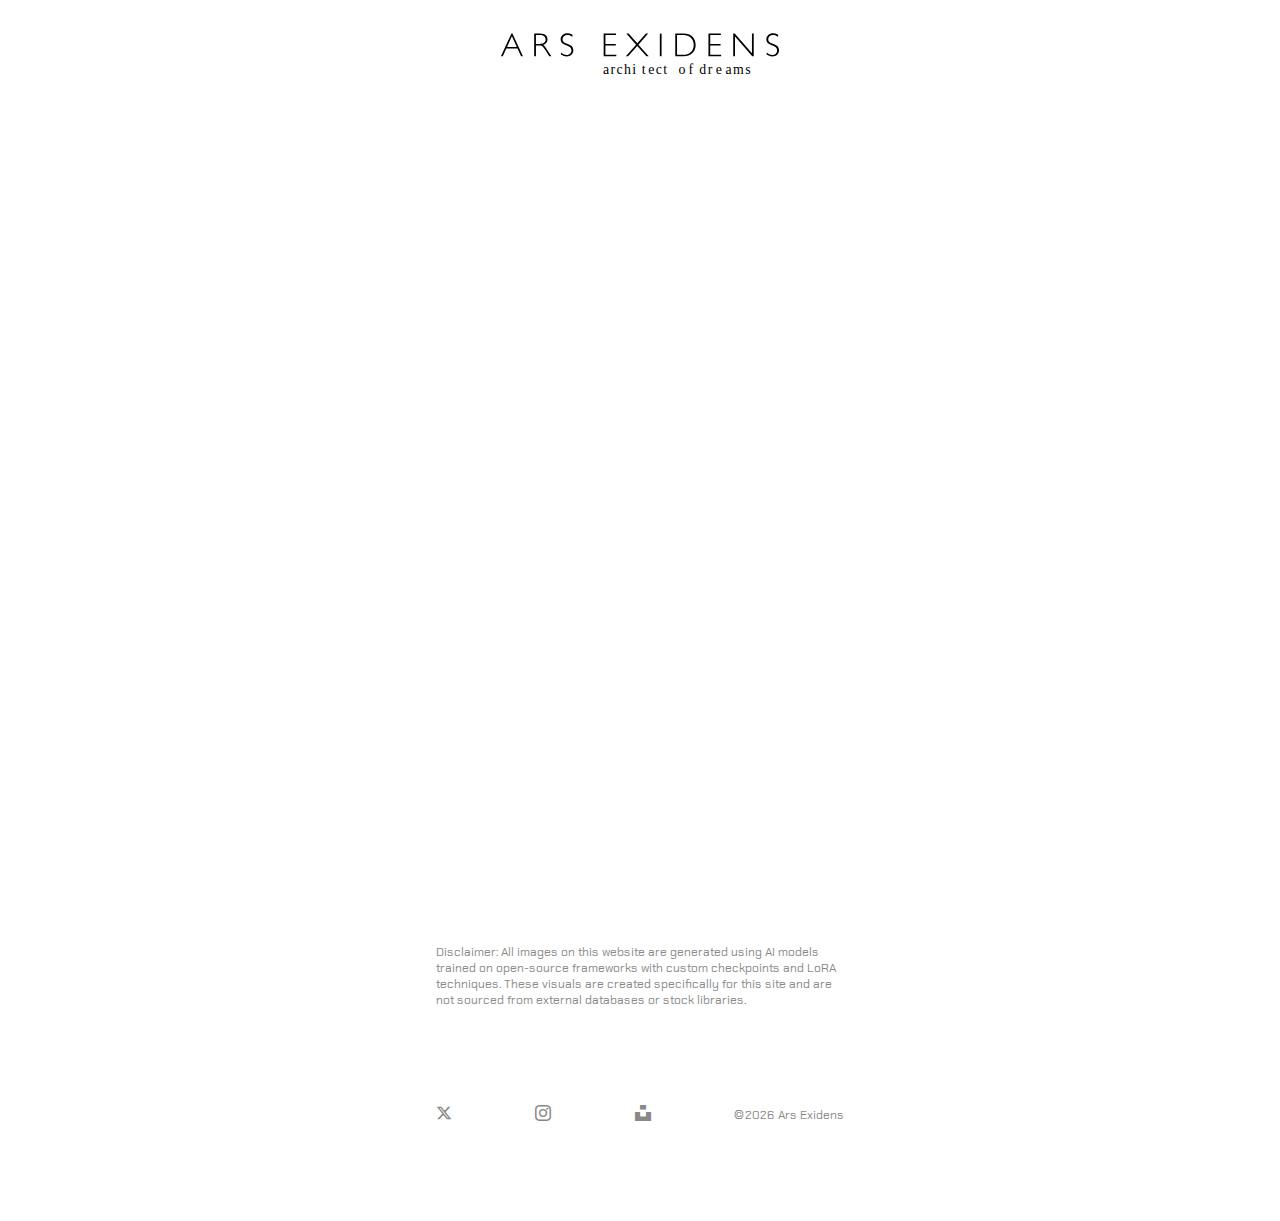
==== index.html @ 0d0f360b "initial push" ====
<!DOCTYPE html>
<html lang="en">
<head>
    <meta charset="UTF-8">
    <meta name="viewport" content="width=device-width, initial-scale=1.0">
    <title>ARS EXIDENS</title>
    <link rel="stylesheet" href="style.css">
    <link rel="stylesheet" href="icomoon/style.css">
    <!-- Favicon -->
    <link rel="icon" href="/favicon/favicon.ico" type="image/x-icon">
    <link rel="icon" href="/favicon/favicon-32x32.png" type="image/png">
</head>
<body>
    <header>
        <img src="img/logo.svg" alt="">
    </header>
    <div class="slider">
        <div class="slides">
          <div class="slide">
            <img src="img/3405033670.jpg" alt="mobile">
          </div>
          <div class="slide">
            <img src="img/2200691242.jpg" alt="experince">
          </div>
          <div class="slide">
            <img src="img/1632362070.jpg" alt="generative">
          </div>
          <div class="slide">
            <img src="img/1980905382.jpg" alt="screen">
          </div>
          <div class="slide">
            <img src="img/3783617615.jpg" alt="immersive">
          </div>
          <div class="slide">
            <img src="img/1127996313.jpg" alt="print">
          </div>
          <div class="slide">
            <img src="img/4091734760.jpg" alt="data visualiztion">
          </div>
        </div>
        <!-- Line Indicators -->
        <ul class="indicators">
            <li class="indicator">
              <div class="line"></div>
            </li>
            <li class="indicator">
              <div class="line"></div>
            </li>
            <li class="indicator">
              <div class="line"></div>
            </li>
            <li class="indicator">
              <div class="line"></div>
            </li>
            <li class="indicator">
              <div class="line"></div>
            </li>
            <li class="indicator">
              <div class="line"></div>
            </li>
            <li class="indicator">
              <div class="line"></div>
            </li>
        </ul>
    </div>
    <div class="disclaimer">
      Disclaimer:
      All images on this website are generated using AI models trained on open-source frameworks with custom checkpoints and LoRA techniques. These visuals are created specifically for this site and are not sourced from external databases or stock libraries.
    </div>
    <footer>
        <ul>
            <li><span class="icon-x"></span></li>
            <li><span class="icon-instagram"></span></li>
            <li><span class="icon-unsplash"></span></li>
            <!-- <li><span class="icon-behance"></span></li> -->
            <!-- <li><span class="icon-youtube"></span></li> -->
            <div class="copyright"> &copy;<span id="current-year"></span> Ars Exidens</div>
        </ul>
    </footer>
</body>

<script>
  // Get the current year
  const currentYear = new Date().getFullYear();

  // Set the current year in the span with id 'current-year'
  document.getElementById('current-year').textContent = currentYear;
</script>

</html>
---- style.css ----
@import url("https://fonts.googleapis.com/css2?family=Chakra+Petch:wght@300;400&display=swap");
* {
  margin: 0;
  padding: 0;
  box-sizing: border-box;
}

body {
  font-family: "Chakra Petch", system-ui;
  font-weight: 300;
  font-style: normal;
  color: #888;
}

header {
  height: 8rem;
  display: flex;
  justify-content: center;
  align-items: center;
}
header img {
  width: 280px;
}

.slider {
  position: relative;
  width: 100%;
  max-width: 100%;
  overflow: hidden;
  aspect-ratio: 16/9;
}
.slider .slides {
  position: relative;
  width: 100%;
  height: 100%;
}
.slider .slides .slide {
  position: absolute;
  width: 100%;
  height: 100%;
  opacity: 0;
  animation: fadeAnimation 28s infinite;
}
.slider .slides .slide img {
  width: 100%;
  height: 100%;
  -o-object-fit: cover;
     object-fit: cover;
}
.slider .slides .slide:nth-child(1) {
  animation-delay: 0s;
}
.slider .slides .slide:nth-child(2) {
  animation-delay: 4s;
}
.slider .slides .slide:nth-child(3) {
  animation-delay: 8s;
}
.slider .slides .slide:nth-child(4) {
  animation-delay: 12s;
}
.slider .slides .slide:nth-child(5) {
  animation-delay: 16s;
}
.slider .slides .slide:nth-child(6) {
  animation-delay: 20s;
}
.slider .slides .slide:nth-child(7) {
  animation-delay: 24s;
}
.slider .indicators {
  position: absolute;
  bottom: 20px;
  left: 50%;
  transform: translateX(-50%);
  display: flex;
  gap: 10px;
  list-style: none;
  padding: 0;
}
.slider .indicators .indicator {
  position: relative;
  width: 100px;
  height: 2px;
  background-color: rgba(255, 255, 255, 0.2);
  overflow: hidden;
}
@media (max-width: 600px) {
  .slider .indicators .indicator {
    width: 30px;
  }
}
.slider .indicators .indicator .line {
  position: absolute;
  top: 0;
  left: 0;
  width: 0;
  height: 100%;
  background-color: rgba(255, 255, 255, 0.5);
  transition: width 0.3s ease;
}
.slider .indicators .indicator:nth-child(1) .line {
  animation: fillLine 28s infinite;
}
.slider .indicators .indicator:nth-child(2) .line {
  animation: fillLine 28s infinite;
  animation-delay: 4s;
}
.slider .indicators .indicator:nth-child(3) .line {
  animation: fillLine 28s infinite;
  animation-delay: 8s;
}
.slider .indicators .indicator:nth-child(4) .line {
  animation: fillLine 28s infinite;
  animation-delay: 12s;
}
.slider .indicators .indicator:nth-child(5) .line {
  animation: fillLine 28s infinite;
  animation-delay: 16s;
}
.slider .indicators .indicator:nth-child(6) .line {
  animation: fillLine 28s infinite;
  animation-delay: 20s;
}
.slider .indicators .indicator:nth-child(7) .line {
  animation: fillLine 28s infinite;
  animation-delay: 24s;
}

@keyframes fadeAnimation {
  0% {
    opacity: 0;
  }
  7.1428571429% {
    opacity: 1;
  }
  14.2857142857% {
    opacity: 1;
  }
  21.4285714286% {
    opacity: 0;
  }
  100% {
    opacity: 0;
  }
}
@keyframes fillLine {
  0% {
    width: 0;
  }
  7.1428571429% {
    width: 0;
  }
  14.2857142857% {
    width: 100%;
  }
  21.4285714286% {
    width: 100%;
  }
  100% {
    width: 0;
  }
}
.disclaimer {
  position: relative;
  width: 600px;
  margin: 0 auto;
  padding: 6rem 6rem 0 6rem;
  font-size: 0.75rem;
  font-weight: 400;
}
@media (max-width: 600px) {
  .disclaimer {
    width: 100%;
    padding: 3rem 1rem 0 1rem;
  }
}

footer {
  position: relative;
  width: 600px;
  margin: 0 auto;
  padding: 6rem;
}
@media (max-width: 600px) {
  footer {
    width: 100%;
    padding: 3rem 1rem 0 1rem;
  }
}
footer ul, footer li {
  margin: 0;
  padding: 0;
  list-style: none;
}
footer ul {
  width: 100%;
  display: flex;
  justify-content: space-between;
  align-items: center;
}

.copyright {
  font-size: 0.75rem;
  font-weight: 400;
}/*# sourceMappingURL=style.css.map */
---- icomoon/style.css ----
@font-face {
  font-family: 'icomoon';
  src:  url('fonts/icomoon.eot?3ljvsi');
  src:  url('fonts/icomoon.eot?3ljvsi#iefix') format('embedded-opentype'),
    url('fonts/icomoon.ttf?3ljvsi') format('truetype'),
    url('fonts/icomoon.woff?3ljvsi') format('woff'),
    url('fonts/icomoon.svg?3ljvsi#icomoon') format('svg');
  font-weight: normal;
  font-style: normal;
  font-display: block;
}

[class^="icon-"], [class*=" icon-"] {
  /* use !important to prevent issues with browser extensions that change fonts */
  font-family: 'icomoon' !important;
  speak: never;
  font-style: normal;
  font-weight: normal;
  font-variant: normal;
  text-transform: none;
  line-height: 1;

  /* Better Font Rendering =========== */
  -webkit-font-smoothing: antialiased;
  -moz-osx-font-smoothing: grayscale;
}

.icon-unsplash:before {
  content: "\e901";
}
.icon-x:before {
  content: "\e902";
}
.icon-instagram:before {
  content: "\ea92";
}
.icon-youtube:before {
  content: "\ea9d";
}
.icon-behance:before {
  content: "\eaa8";
}
.icon-deviantart:before {
  content: "\eaaa";
}
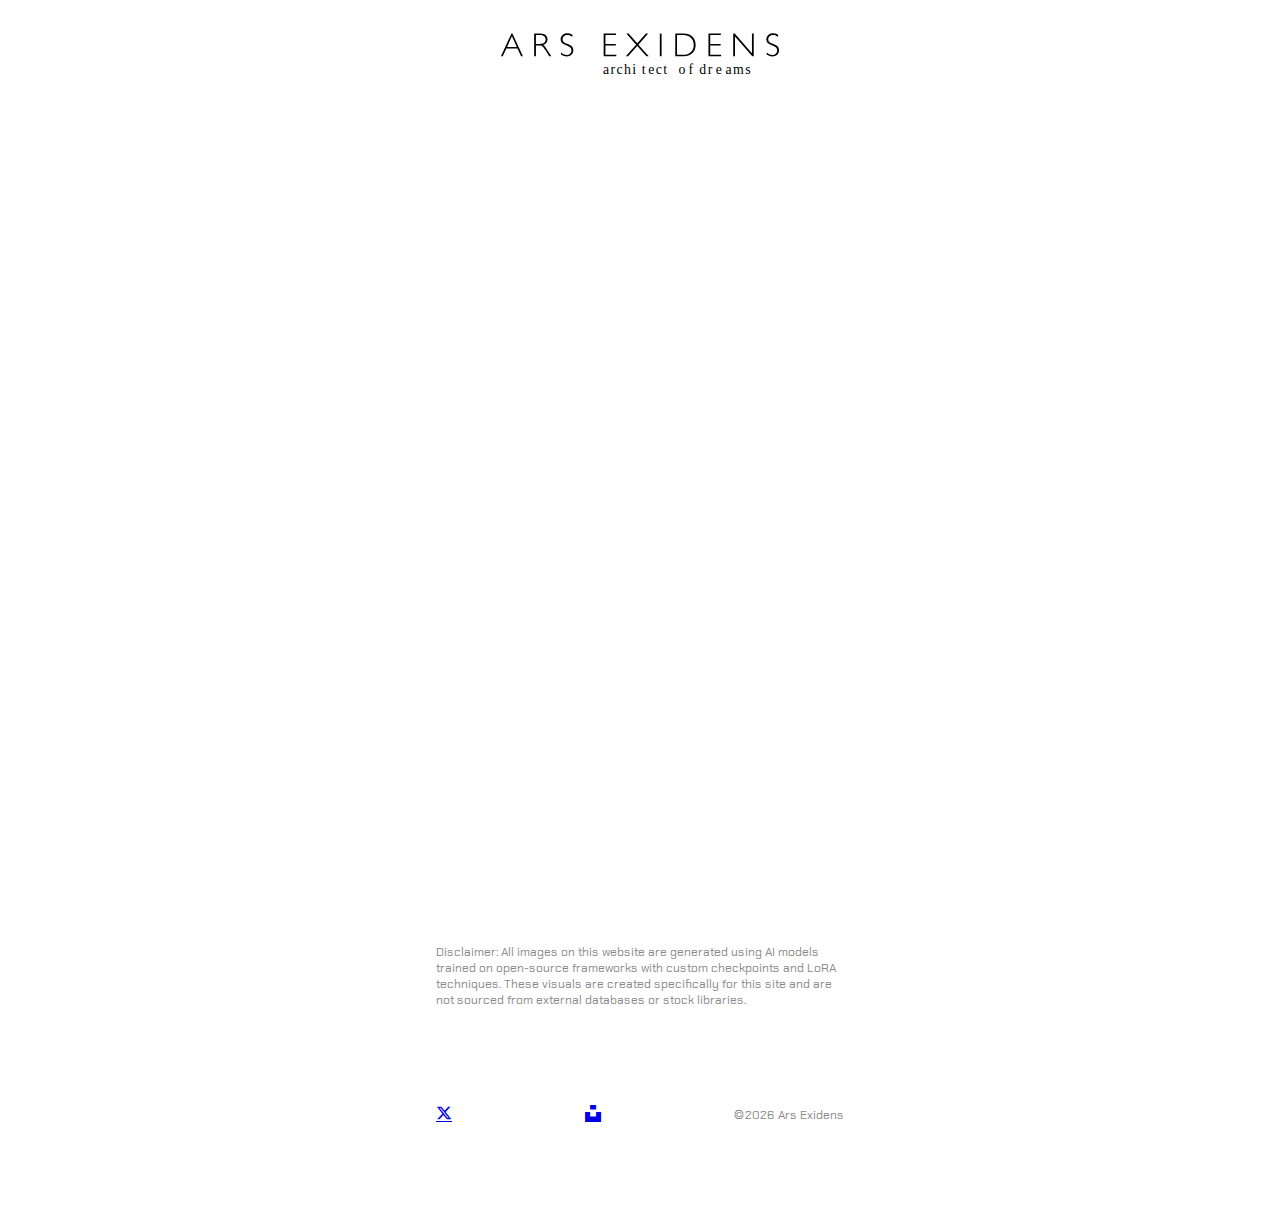
==== commit 4d99ba5e: "Update index.html" ====
--- a/index.html
+++ b/index.html
@@ -69,9 +69,9 @@
     </div>
     <footer>
         <ul>
-            <li><span class="icon-x"></span></li>
-            <li><span class="icon-instagram"></span></li>
-            <li><span class="icon-unsplash"></span></li>
+            <li><a href="https://x.com/arsexidens" target="_blank"><span class="icon-x"></span></a></li>
+            <!-- <li><span class="icon-instagram"></span></li> -->
+            <li><a href="https://unsplash.com/@cemersozlu" target="_blank"><span class="icon-unsplash"></span></a></li>
             <!-- <li><span class="icon-behance"></span></li> -->
             <!-- <li><span class="icon-youtube"></span></li> -->
             <div class="copyright"> &copy;<span id="current-year"></span> Ars Exidens</div>
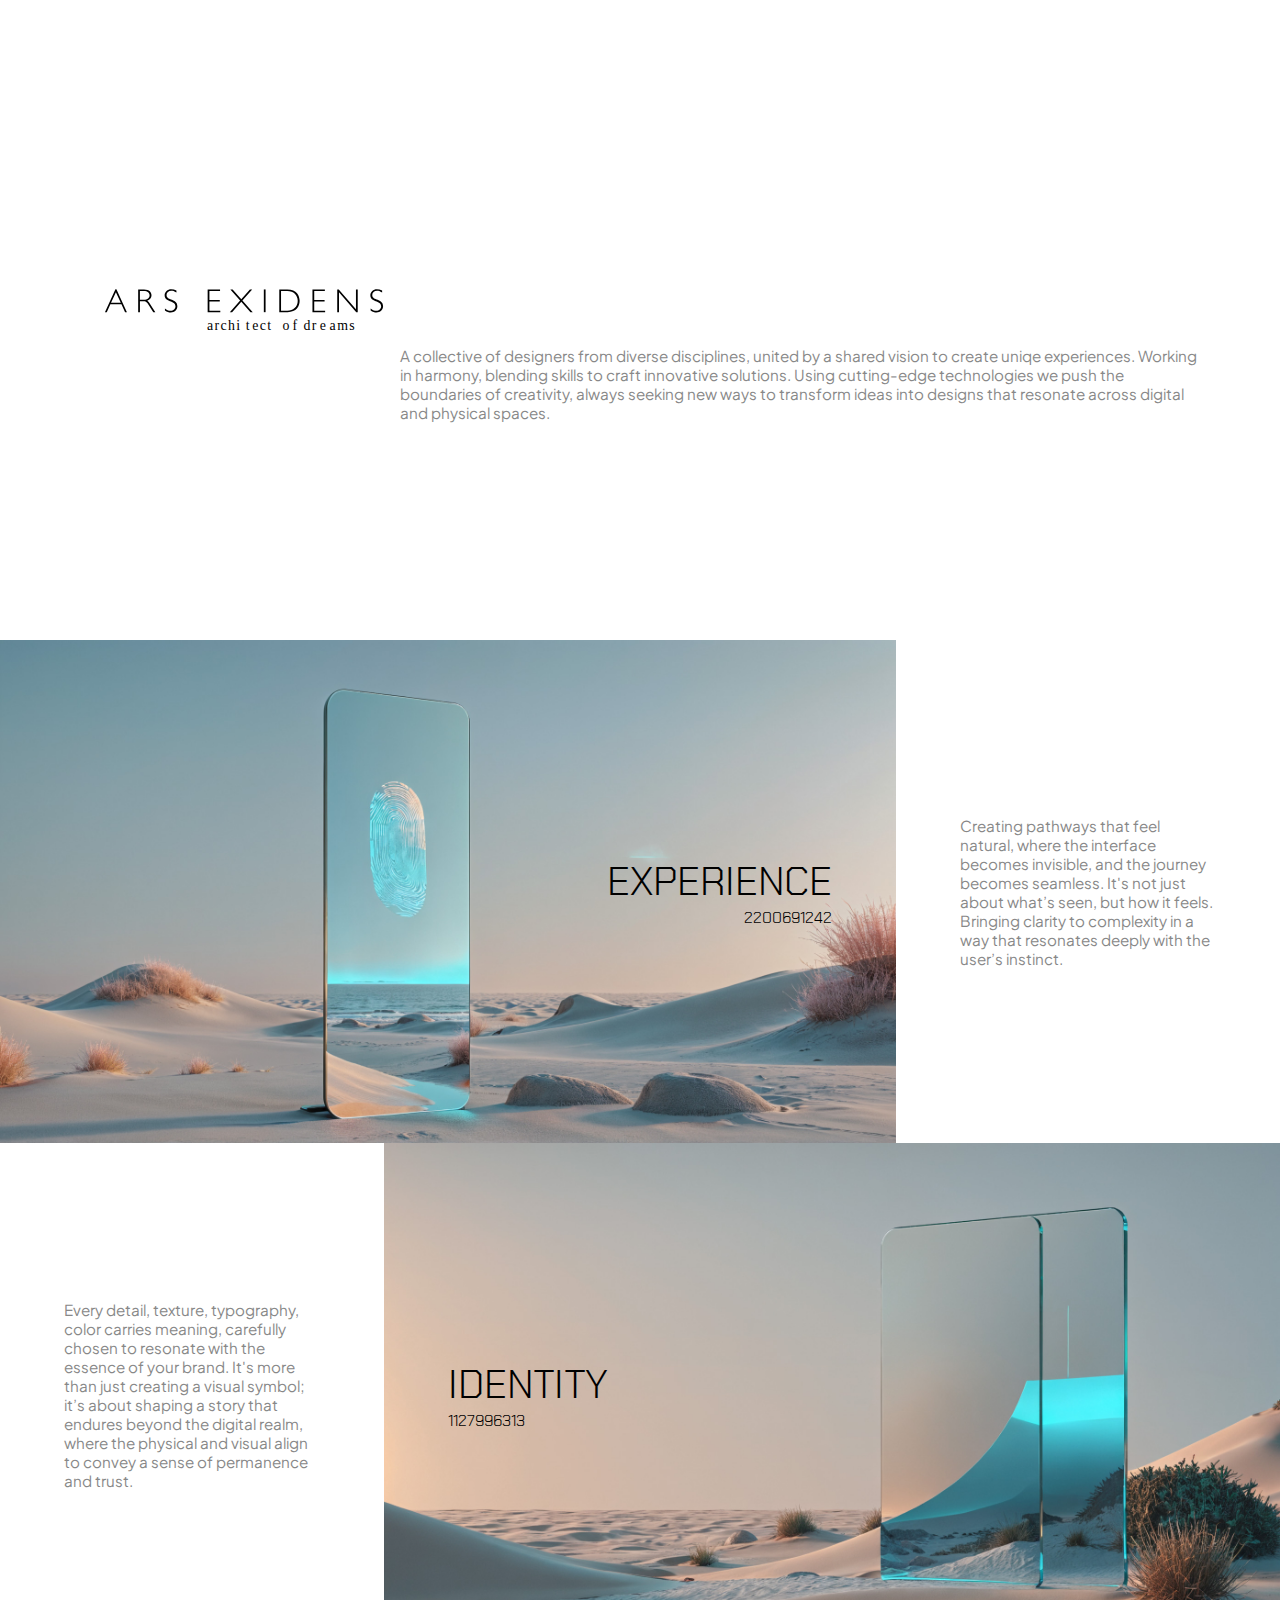
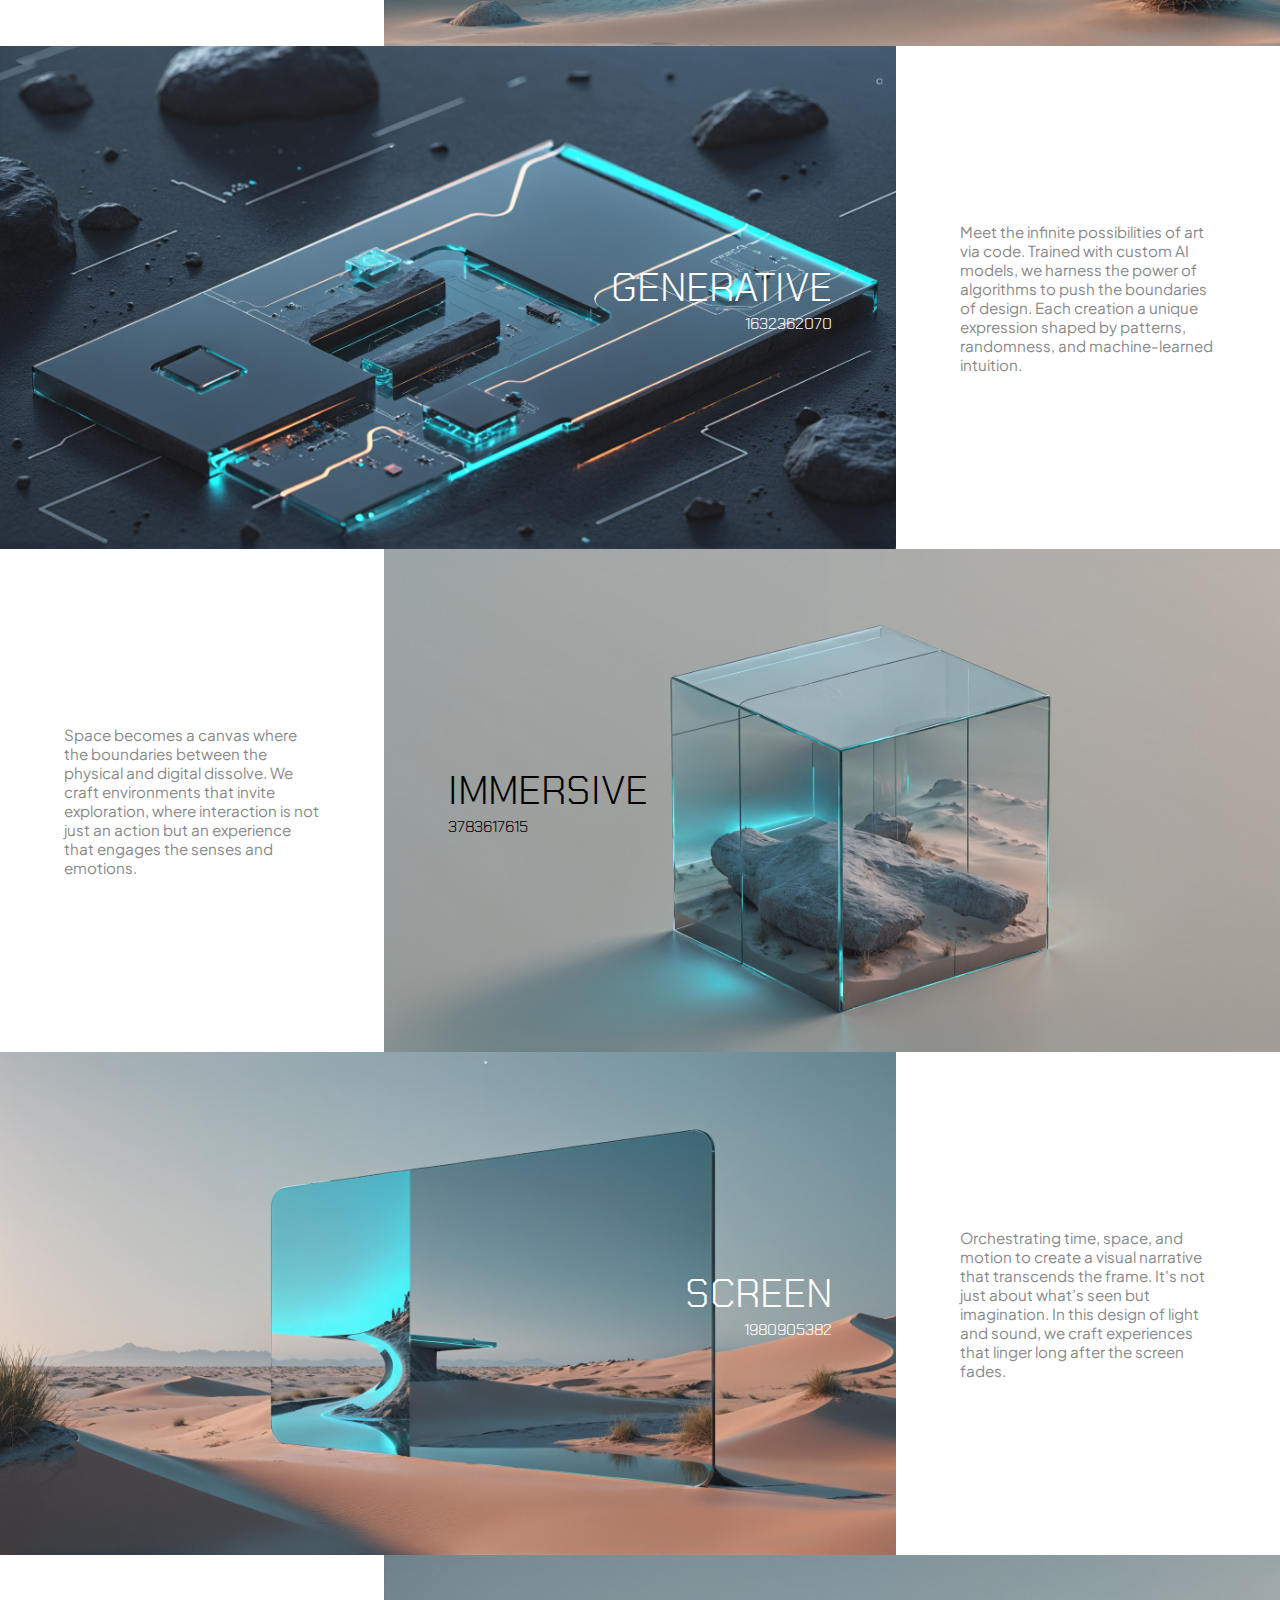
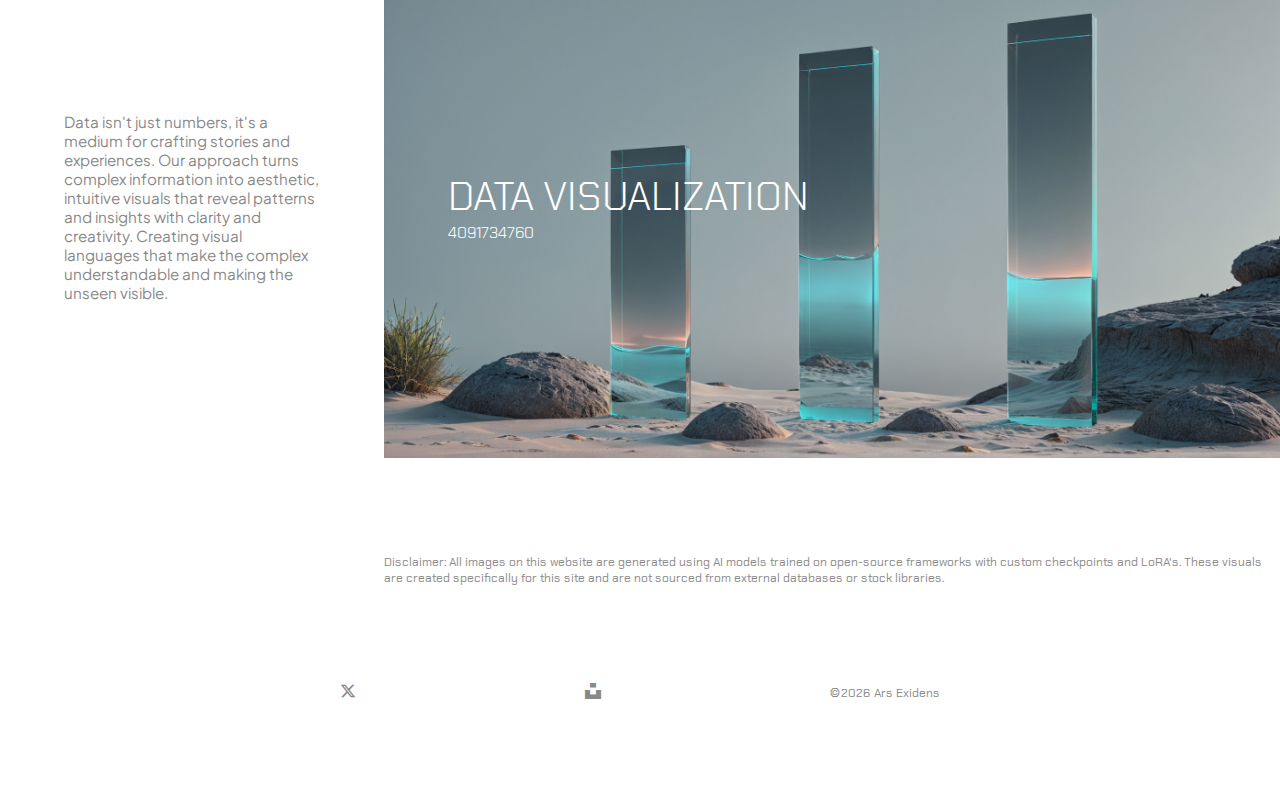
==== commit 5696a659: "text layout" ====
--- a/index.html
+++ b/index.html
@@ -11,61 +11,135 @@
     <link rel="icon" href="/favicon/favicon-32x32.png" type="image/png">
 </head>
 <body>
-    <header>
+    <!-- <header>
         <img src="img/logo.svg" alt="">
-    </header>
-    <div class="slider">
-        <div class="slides">
-          <div class="slide">
-            <img src="img/3405033670.jpg" alt="mobile">
-          </div>
-          <div class="slide">
-            <img src="img/2200691242.jpg" alt="experince">
-          </div>
-          <div class="slide">
-            <img src="img/1632362070.jpg" alt="generative">
-          </div>
-          <div class="slide">
-            <img src="img/1980905382.jpg" alt="screen">
-          </div>
-          <div class="slide">
-            <img src="img/3783617615.jpg" alt="immersive">
-          </div>
-          <div class="slide">
-            <img src="img/1127996313.jpg" alt="print">
-          </div>
-          <div class="slide">
-            <img src="img/4091734760.jpg" alt="data visualiztion">
-          </div>
+        <ul class="menu">
+          <li>About Us</li>
+          <li>experince</li>
+          <li>identity</li>
+          <li>generative</li>
+          <li>immersive</li>
+          <li>screen</li>
+          <li>data visualization</li>
+        </ul>
+    </header> -->
+    <section class="section header">
+      <div class="logo">
+        <img src="img/logo.svg" alt="">
+      </div>
+      <div class="about">
+        A collective of designers from diverse disciplines, united by a shared vision to create uniqe experiences. Working in harmony, blending skills to craft innovative solutions. Using cutting-edge technologies we push the boundaries of creativity, always seeking new ways to transform ideas into designs that resonate across digital and physical spaces.
+      </div>
+    </section>
+    <section class="section experience">
+      <div class="image">
+        <div class="text-group">
+          <div class="title">experience</div>
+          <div class="seed">2200691242</div>
         </div>
-        <!-- Line Indicators -->
-        <ul class="indicators">
-            <li class="indicator">
-              <div class="line"></div>
-            </li>
-            <li class="indicator">
-              <div class="line"></div>
-            </li>
-            <li class="indicator">
-              <div class="line"></div>
-            </li>
-            <li class="indicator">
-              <div class="line"></div>
-            </li>
-            <li class="indicator">
-              <div class="line"></div>
-            </li>
-            <li class="indicator">
-              <div class="line"></div>
-            </li>
-            <li class="indicator">
-              <div class="line"></div>
-            </li>
-        </ul>
-    </div>
+        <img src="img/2200691242-blank.jpg" alt="experince">
+      </div>
+      <div class="text">
+        <div class="title">experience</div>
+        <div class="info">
+          Creating pathways that feel natural, where the interface becomes invisible, and the journey becomes seamless. It's not just about what’s seen, but how it feels. Bringing clarity to complexity in a way that resonates deeply with the user’s instinct.
+        </div>
+        <div class="seed">2200691242</div>
+      </div>
+    </section>
+
+    <section class="section identity reverse">
+      <div class="image">
+        <div class="text-group">
+          <div class="title">identity</div>
+          <div class="seed">1127996313</div>
+        </div>
+        <img src="img/1127996313-blank.jpg" alt="identity">
+      </div>
+      <div class="text">
+        <div class="title">identity</div>
+        <div class="info">
+          Every detail, texture, typography, color carries meaning, carefully chosen to resonate with the essence of your brand.
+          It's more than just creating a visual symbol; it’s about shaping a story that endures beyond the digital realm, where the physical and visual align to convey a sense of permanence and trust.
+        </div>
+        <div class="seed">1127996313</div>
+      </div>
+    </section>
+
+    <section class="section generative">
+      <div class="image">
+        <div class="text-group">
+          <div class="title">generative</div>
+          <div class="seed">1632362070</div>
+        </div>
+        <img src="img/1632362070-blank.jpg" alt="generative">
+      </div>
+      <div class="text">
+        <div class="title">generative</div>
+        <div class="info">
+          Meet the infinite possibilities of art via code. Trained with custom AI models, we harness the power of algorithms to push the boundaries of design. Each creation a unique expression shaped by patterns, randomness, and machine-learned intuition.
+        </div>
+        <div class="seed">1632362070</div>
+      </div>
+    </section>
+
+    <section class="section immersive reverse">
+      <div class="image">
+        <div class="text-group">
+          <div class="title">immersive</div>
+          <div class="seed">3783617615</div>
+        </div>
+        <img src="img/3783617615-blank.jpg" alt="immersive">
+      </div>
+      <div class="text">
+        <div class="title">immersive</div>
+        <div class="info">
+          Space becomes a canvas where the boundaries between the physical and digital dissolve. We craft environments that invite exploration, where interaction is not just an action but an experience that engages the senses and emotions.
+        </div>
+        <div class="seed">3783617615</div>
+      </div>
+    </section>
+
+    <section class="section screen">
+      <div class="image">
+        <div class="text-group">
+          <div class="title">screen</div>
+          <div class="seed">1980905382</div>
+        </div>
+        <img src="img/1980905382-blank.jpg" alt="screen">
+      </div>
+      <div class="text">
+        <div class="title">screen</div>
+        <div class="info">
+          Orchestrating time, space, and motion to create a visual narrative that transcends the frame. It's not just about what’s seen but imagination. In this design of light and sound, we craft experiences that linger long after the screen fades.
+        </div>
+        <div class="seed">1980905382</div>
+      </div>
+    </section>
+
+    <section class="section datavis reverse">
+      <div class="image">
+        <div class="text-group">
+          <div class="title">data visualization</div>
+          <div class="seed">4091734760</div>
+        </div>
+        <img src="img/4091734760-blank.jpg" alt="data visualization">
+      </div>
+      <div class="text">
+        <div class="title">data visualization</div>
+        <div class="info">
+          Data isn't just numbers, it's a medium for crafting stories and experiences. Our approach turns complex information into aesthetic, intuitive visuals that reveal patterns and insights with clarity and creativity. Creating visual languages that make the complex understandable and making the unseen visible.
+        </div>
+        <div class="seed">4091734760</div>
+      </div>
+    </section>
+
+
     <div class="disclaimer">
-      Disclaimer:
-      All images on this website are generated using AI models trained on open-source frameworks with custom checkpoints and LoRA techniques. These visuals are created specifically for this site and are not sourced from external databases or stock libraries.
+      <p>
+        Disclaimer:
+        All images on this website are generated using AI models trained on open-source frameworks with custom checkpoints and LoRA's. These visuals are created specifically for this site and are not sourced from external databases or stock libraries.
+      </p>
     </div>
     <footer>
         <ul>
--- a/style.css
+++ b/style.css
@@ -1,8 +1,15 @@
 @import url("https://fonts.googleapis.com/css2?family=Chakra+Petch:wght@300;400&display=swap");
+@import url("https://fonts.googleapis.com/css2?family=Plus+Jakarta+Sans:wght@200..800&display=swap");
 * {
   margin: 0;
   padding: 0;
   box-sizing: border-box;
+}
+
+ul, li {
+  margin: 0;
+  padding: 0;
+  list-style: none;
 }
 
 body {
@@ -12,14 +19,122 @@
   color: #888;
 }
 
+a {
+  color: #888;
+  text-decoration: none;
+}
+
 header {
   height: 8rem;
   display: flex;
   justify-content: center;
   align-items: center;
+  width: 1024px;
+  margin: 0 auto;
 }
 header img {
   width: 280px;
+}
+header .menu {
+  display: flex;
+  flex-direction: row;
+}
+header .menu li {
+  padding: 0 0.5rem;
+}
+
+.section {
+  display: flex;
+  flex-direction: row;
+  position: relative;
+  width: 100%;
+  float: left;
+}
+.section.header {
+  height: 40rem;
+}
+.section.header .logo {
+  display: flex;
+  justify-content: flex-end;
+  width: 30%;
+}
+.section.header .logo img {
+  width: 280px;
+}
+.section.header .about {
+  width: 70%;
+  display: flex;
+  align-items: center;
+  font-family: "Plus Jakarta Sans", sans-serif;
+  font-optical-sizing: auto;
+  font-weight: 400;
+  font-size: 0.95rem;
+  padding: 8rem 5rem 0rem 1rem;
+}
+.section.generative .title, .section.generative .seed, .section.screen .title, .section.screen .seed, .section.datavis .title, .section.datavis .seed {
+  color: white;
+}
+.section.reverse {
+  flex-direction: row-reverse;
+}
+.section.reverse .image .text-group {
+  align-items: flex-start;
+}
+.section .image, .section .text {
+  position: relative;
+  float: left;
+}
+.section .image {
+  position: relative;
+  width: 70%;
+  display: flex;
+  justify-content: center;
+  align-items: center;
+}
+.section .image .text-group {
+  display: flex;
+  flex-direction: column;
+  justify-content: center;
+  align-items: flex-end;
+  position: absolute;
+  right: 0;
+  width: 100%;
+  z-index: 5;
+  color: black;
+  padding: 0 4rem;
+}
+.section .image .text-group .title {
+  position: relative;
+  font-size: 2.5rem;
+  text-transform: uppercase;
+}
+.section .image img {
+  position: relative;
+  float: left;
+  width: 100%;
+}
+.section .text {
+  display: flex;
+  justify-content: center;
+  flex-direction: column;
+  padding: 4rem;
+  width: 30%;
+}
+.section .text .title {
+  font-size: 2.5rem;
+  text-transform: uppercase;
+  text-align: center;
+  display: none;
+}
+.section .text .info {
+  font-family: "Plus Jakarta Sans", sans-serif;
+  font-optical-sizing: auto;
+  font-weight: 400;
+  font-size: 0.95rem;
+  padding: 0.5rem 0;
+}
+.section .text .seed {
+  display: none;
 }
 
 .slider {
@@ -163,38 +278,29 @@
 }
 .disclaimer {
   position: relative;
+  float: left;
+  width: 100%;
+  display: flex;
+  justify-content: flex-end;
+  padding-top: 6rem;
+  font-size: 0.75rem;
+  font-weight: 400;
+}
+.disclaimer p {
+  width: 70%;
+}
+
+footer {
+  position: relative;
+  width: 100%;
+  float: left;
+}
+footer ul {
   width: 600px;
   margin: 0 auto;
-  padding: 6rem 6rem 0 6rem;
-  font-size: 0.75rem;
-  font-weight: 400;
-}
-@media (max-width: 600px) {
-  .disclaimer {
-    width: 100%;
-    padding: 3rem 1rem 0 1rem;
-  }
-}
-
-footer {
-  position: relative;
-  width: 600px;
-  margin: 0 auto;
-  padding: 6rem;
-}
-@media (max-width: 600px) {
-  footer {
-    width: 100%;
-    padding: 3rem 1rem 0 1rem;
-  }
-}
-footer ul, footer li {
-  margin: 0;
-  padding: 0;
-  list-style: none;
+  padding: 6rem 0;
 }
 footer ul {
-  width: 100%;
   display: flex;
   justify-content: space-between;
   align-items: center;
@@ -203,4 +309,56 @@
 .copyright {
   font-size: 0.75rem;
   font-weight: 400;
+}
+
+@media (max-width: 1000px) {
+  header {
+    width: 100%;
+  }
+  header .menu {
+    display: none;
+  }
+  .section {
+    flex-direction: column !important;
+    padding: 0 0 0 0;
+  }
+  .section.header {
+    height: auto;
+    flex-direction: column;
+    padding-bottom: 4rem;
+  }
+  .section.header .logo, .section.header .about {
+    width: 100%;
+  }
+  .section.header .logo {
+    padding: 1rem;
+    justify-content: center;
+  }
+  .section.header .about {
+    width: 100%;
+    padding: 1rem;
+  }
+  .section .image, .section .text {
+    width: 100%;
+  }
+  .section .text {
+    padding: 1rem 1rem 10rem 1rem;
+  }
+  .section .image {
+    align-items: flex-end;
+  }
+  .section .image .text-group {
+    align-items: flex-start;
+    padding: 1rem;
+  }
+  .disclaimer {
+    width: 100%;
+    padding: 3rem 1rem 0 1rem;
+  }
+  .disclaimer p {
+    width: 100%;
+  }
+  footer {
+    padding: 3rem 1rem 0 1rem;
+  }
 }/*# sourceMappingURL=style.css.map */